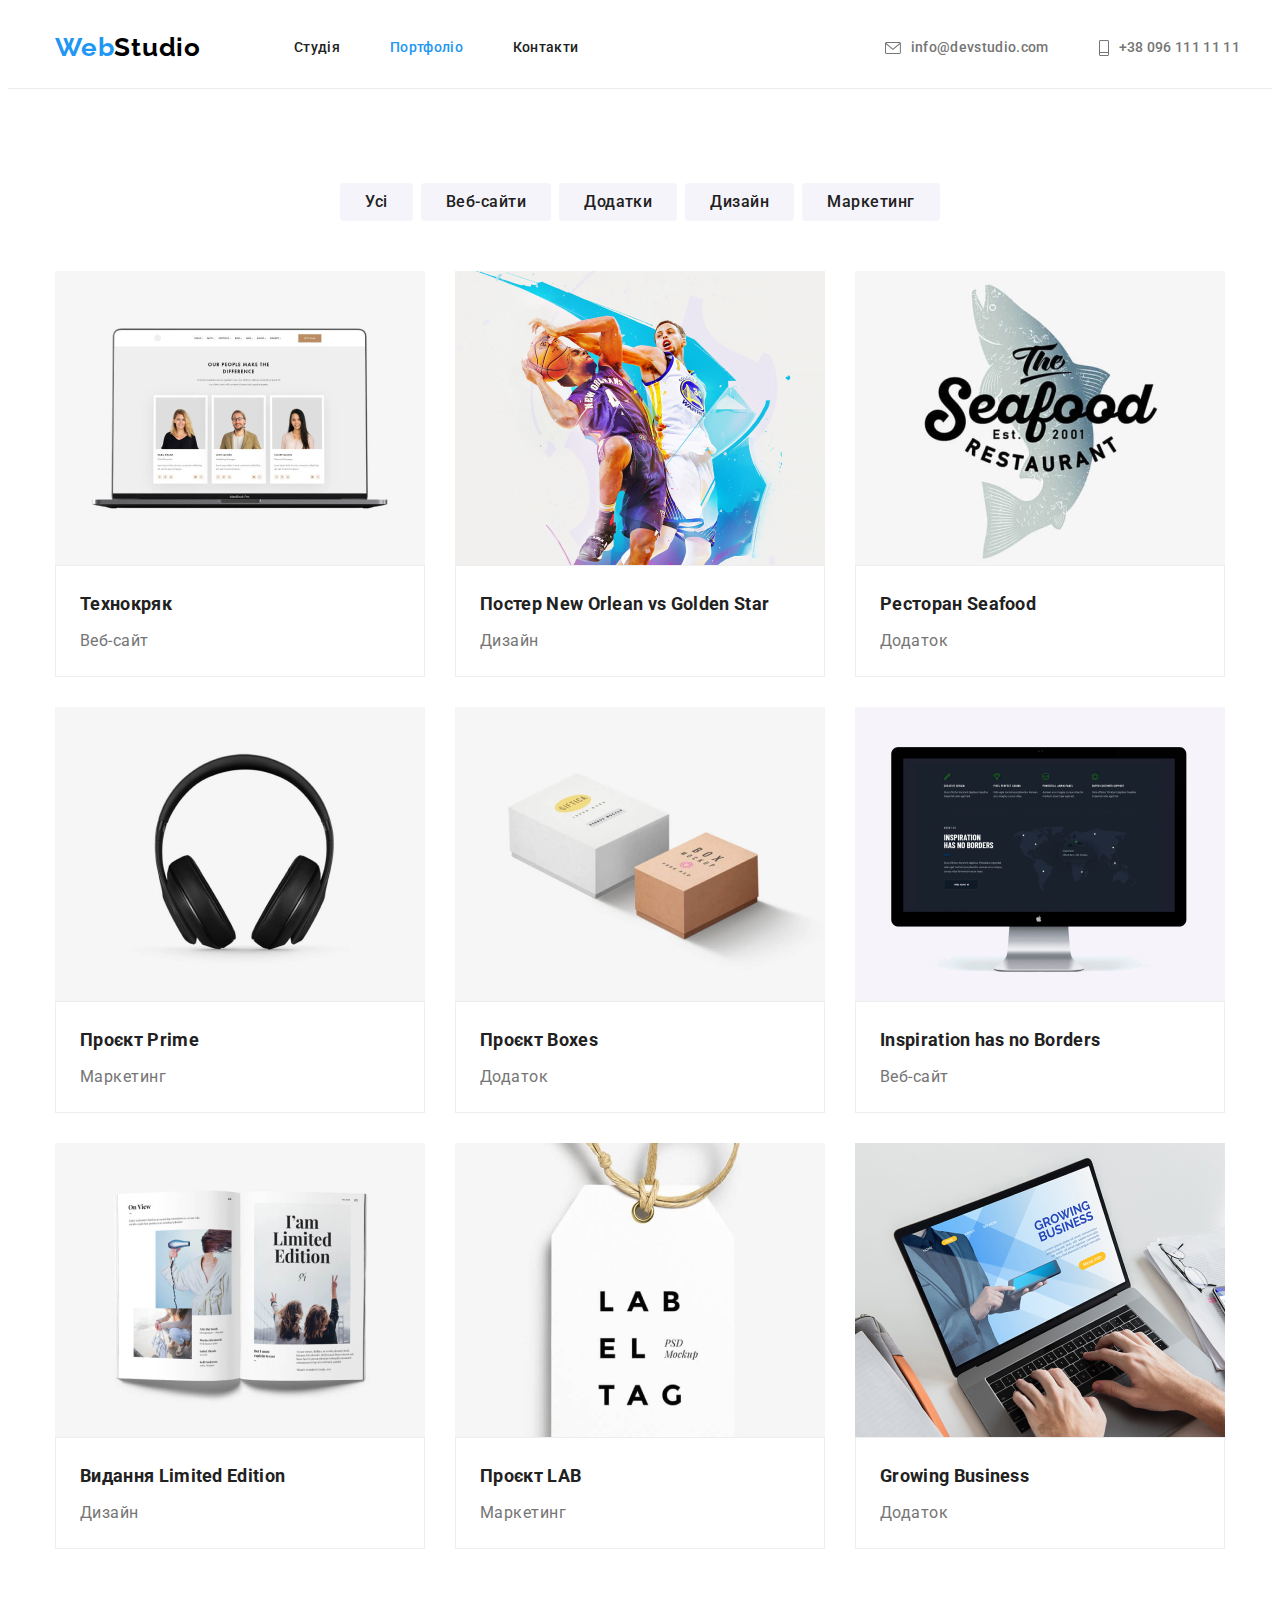
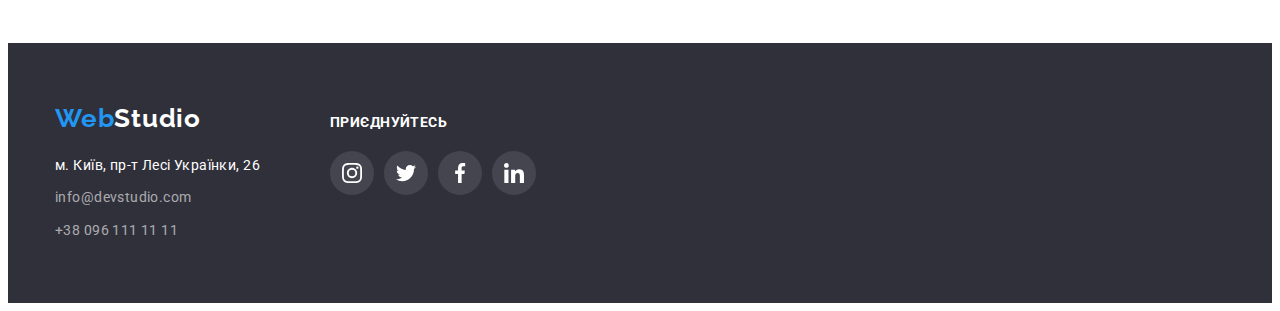
==== portfolio.html @ 5d4b4ac9 "new" ====
<!DOCTYPE html>
<html lang="uk">
  <head>
    <meta charset="UTF-8" />
    <meta http-equiv="X-UA-Compatible" content="IE=edge" />
    <meta name="viewport" content="width=300, initial-scale=1.0" />
    <title>Document</title>
    <link
      href="https://fonts.googleapis.com/css2?family=Raleway:wght@700&family=Roboto:wght@400;500;700;900&display=swap"
      rel="stylesheet"
    />
    <link
      rel="stylesheet"
      href="https://cdnjs.cloudflare.com/ajax/libs/modern-normalize/1.1.0/modern-normalize.min.css"
      integrity="sha512-wpPYUAdjBVSE4KJnH1VR1HeZfpl1ub8YT/NKx4PuQ5NmX2tKuGu6U/JRp5y+Y8XG2tV+wKQpNHVUX03MfMFn9Q=="
      crossorigin="anonymous"
      referrerpolicy="no-referrer"
    />
    <link rel="stylesheet" href="./css/styles.css" />
  </head>
  <body class="font-family">
    <header class="header">
      <nav class="container nav">
        <a href="./index.html" class="logo">Web<span>Studio</span></a>

        <ul class="site-nav list">
          <li class="item">
            <a href="./index.html">Студія</a>
          </li>
          <li class="item">
            <a href="./portfolio.html" class="link current">Портфоліо</a>
          </li>
          <li class="item"><a href="">Контакти</a></li>
        </ul>
        <ul class="auth-nav list">
          <li class="item">
            <a href="mailto:info@devstudio.com" class="link"
              ><svg class="link mail" width="16" height="12">
                <use href="./images/icon.svg#icon-mail"></use>
              </svg>
              info@devstudio.com</a
            >
          </li>
          <li class="item">
            <a class="link" href="tel:+380961111111"
              ><svg class="link mail" width="10" height="16">
                <use href="./images/icon.svg#icon-tel"></use>
              </svg>
              +38 096 111 11 11</a
            >
          </li>
        </ul>
      </nav>
    </header>
    <main>
      <section class="section">
        <div class="container flex">
          <ul class="filtr">
            <li><button class="filtr-button" type="button">Усі</button></li>
            <li>
              <button class="filtr-button" type="button">Веб-сайти</button>
            </li>
            <li><button class="filtr-button" type="button">Додатки</button></li>
            <li><button class="filtr-button" type="button">Дизайн</button></li>
            <li>
              <button class="filtr-button" type="button">Маркетинг</button>
            </li>
          </ul>
          <ul class="examples">
            <li class="inform">
              <img
                class="examples-img"
                src="./images/img10.jpg"
                width="370"
                height="294"
                alt="Технокряк"
              />
              <div class="examples-border">
                <h3 class="head">Технокряк</h3>
                <p class="view">Веб-сайт</p>
              </div>
            </li>
            <li class="inform">
              <img
                class="examples-img"
                src="./images/img11.jpg"
                width="370"
                height="294"
                alt="Постер New Orlean vs Golden Star"
              />
              <div class="examples-border">
                <h3 class="head">Постер New Orlean vs Golden Star</h3>
                <p class="view">Дизайн</p>
              </div>
            </li>
            <li class="inform">
              <img
                class="examples-img"
                src="./images/img12.jpg"
                width="370"
                height="294"
                alt="Ресторан Seafood"
              />
              <div class="examples-border">
                <h3 class="head">Ресторан Seafood</h3>
                <p class="view">Додаток</p>
              </div>
            </li>
            <li class="inform">
              <img
                class="examples-img"
                src="./images/img13.jpg"
                width="370"
                height="294"
                alt="Проєкт Prime"
              />
              <div class="examples-border">
                <h3 class="head">Проєкт Prime</h3>
                <p class="view">Маркетинг</p>
              </div>
            </li>
            <li class="inform">
              <img
                class="examples-img"
                src="./images/img14.jpg"
                width="370"
                height="294"
                alt="Проєкт Boxes"
              />
              <div class="examples-border">
                <h3 class="head">Проєкт Boxes</h3>
                <p class="view">Додаток</p>
              </div>
            </li>
            <li class="inform">
              <img
                class="examples-img"
                src="./images/img15.jpg"
                width="370"
                height="294"
                alt="Inspiration has no Borders"
              />
              <div class="examples-border">
                <h3 class="head">Inspiration has no Borders</h3>
                <p class="view">Веб-сайт</p>
              </div>
            </li>
            <li class="inform">
              <img
                class="examples-img"
                src="./images/img16.jpg"
                width="370"
                height="294"
                alt="Видання Limited Edition"
              />
              <div class="examples-border">
                <h3 class="head">Видання Limited Edition</h3>
                <p class="view">Дизайн</p>
              </div>
            </li>
            <li class="inform">
              <img
                class="examples-img"
                src="./images/img17.jpg"
                width="370"
                height="294"
                alt="Проєкт LAB"
              />
              <div class="examples-border">
                <h3 class="head">Проєкт LAB</h3>
                <p class="view">Маркетинг</p>
              </div>
            </li>
            <li class="inform">
              <img
                class="examples-img"
                src="./images/img18.jpg"
                width="370"
                height="294"
                alt="Growing Business"
              />
              <div class="examples-border">
                <h3 class="head">Growing Business</h3>
                <p class="view">Додаток</p>
              </div>
            </li>
          </ul>
        </div>
      </section>
    </main>
    <footer class="footer">
      <div class="container flex">
        <div class="footer-adress">
          <a href="./index.html" class="logo-footer">Web<span>Studio</span></a>
          <address class="adress">
            <ul class="footer-list">
              <li class="item">
                <a
                  href="https://www.google.com/maps/search/леси+украинки+26/@50.3904957,30.3537571,13.4z"
                  class="map"
                  >м. Київ, пр-т Лесі Українки, 26</a
                >
              </li>
              <li class="item">
                <a href="mailto:info@devstudio.com" class="link"
                  >info@devstudio.com</a
                >
              </li>
              <li>
                <a href="tel:+380961111111" class="link">+38 096 111 11 11</a>
              </li>
            </ul>
          </address>
        </div>
        <div class="network">
          <p class="network-title">Приєднуйтесь</p>
          <ul class="footer-network">
            <li class="footer-network item">
              <a class="footer-network-link" href="">
                <svg class="icon" width="20" height="20">
                  <use href="./images/icon.svg#icon-instagram"></use>
                </svg>
              </a>
            </li>
            <li class="footer-network item">
              <a class="footer-network-link" href=""
                ><svg class="icon" width="20" height="20">
                  <use href="./images/icon.svg#icon-twitter"></use>
                </svg>
              </a>
            </li>
            <li class="footer-network item">
              <a class="footer-network-link" href="">
                <svg class="icon" width="20" height="20">
                  <use href="./images/icon.svg#icon-facebook"></use>
                </svg>
              </a>
            </li>
            <li class="footer-network item">
              <a class="footer-network-link" href="">
                <svg class="icon" width="20" height="20">
                  <use href="./images/icon.svg#icon-linkedin"></use>
                </svg>
              </a>
            </li>
          </ul>
        </div>
      </div>
    </footer>
  </body>
</html>
---- css/styles.css ----
:root {
  --primary-text-color: #212121;
  --title-text-color: #757575;
  --hover-text-color: #2196f3;
  --logo: #000000;
  --secondary-color: #ffffff;
}
/* *{
  outline: 1px solid red;
} */

h1,
h2,
h3,
h4,
h5,
h6,
p,
ul,
a {
  margin: 0;
}

ul {
  padding-inline-start: 0;
}
h2 {
  text-align: center;
}

li {
  list-style-type: none;
}
a {
  text-decoration: none;
}
.list {
  padding: 0;
  margin: 0;
  list-style: none;
}

.font-family {
  font-family: "Roboto", sans-serif;
  color: var(--title-text-color);
  background-color: var(--secondary-color);
  font-weight: 400;
  letter-spacing: 0.02em;
}
button {
  font-family: inherit;
}

.container {
  width: 1200px;
  padding-left: 15px;
  padding-right: 15px;
  margin: 0 auto;
}
.section {
  padding-top: 94px;
  padding-bottom: 94px;
}

img {
  display: block;
}
/* Навигация */

.header {
  border-bottom: 1px solid #ececec;
}
.nav {
  display: flex;
  text-align: center;
  align-items: center;
}

.logo {
  display: inline-block;
  color: var(--hover-text-color);

  font-family: "raleway";
  font-weight: 700;
  font-size: 26px;
  line-height: 1.19;
  letter-spacing: 0.03em;
  padding-top: 24px;
  padding-bottom: 25px;
  margin-right: 93px;
}

.logo {
  color: var(--hover-text-color);
  margin-left: 15px;
}

.logo span {
  color: var(--logo);
  padding-top: 24px;
  padding-bottom: 25px;
}

.logo .span {
  font-family: "Raleway";
  font-weight: 700;
  font-size: 26px;
  line-height: 1.19;
  letter-spacing: 0.03em;
}

.site-nav {
  display: flex;
}

.link.current {
  color: var(--hover-text-color);
}

.site-nav a {
  color: var(--primary-text-color);
  display: block;
  text-decoration: none;

  font-weight: 500;
  font-size: 14px;
  line-height: 1.14;
  padding-top: 32px;
  padding-bottom: 32px;
}

.site-nav .item {
  margin-right: 50px;
}

.site-nav .item:last-child {
  margin-right: 0;
}

.site-nav a:hover,
.site-nav a:focus {
  color: var(--hover-text-color);
  font-weight: 500;
  font-size: 14px;
  line-height: 1.14;
}

/* авторизация */
.auth-nav .link {
  display: flex;
  align-items: center;
  gap: 10px;
}

.mail {
  fill: currentColor;
}

.auth-nav {
  margin-left: auto;
  display: flex;
  align-content: center;
  gap: 50px;
}

.auth-nav a {
  color: var(--title-text-color);
  font-weight: 500;
  font-size: 14px;
  line-height: 1.14;
}

.auth-nav a:hover,
.auth-nav a:focus {
  color: var(--hover-text-color);
  font-weight: 500;
  font-size: 14px;
  line-height: 1.14;
}

/* первая секция */

.page {
  text-align: center;
  background: #2f303a;
  padding-top: 200px;
  padding-bottom: 200px;
  max-width: 1600px;
  margin-left: auto;
  margin-right: auto;
  background-image: linear-gradient(
      rgba(47, 48, 58, 0.4),
      rgba(47, 48, 58, 0.4)
    ),
    url("../images/fon.jpg");
}
.page-title {
  color: var(--secondary-color);
  width: 696px;
  font-weight: 900;
  font-size: 44px;
  line-height: 1.36;
  margin: auto;
  letter-spacing: 0.06em;
  text-transform: uppercase;
}

.page-button {
  display: inline-block;
  color: var(--secondary-color);
  font-weight: 700;
  background-color: var(--hover-text-color);
  padding: 10px 32px;
  margin-top: 30px;
  height: 50px;
  border-radius: 4px;
  border: none;
  cursor: pointer;
}

.page-button:hover,
.page-button:focus {
  color: var(--secondary-color);
  background-color: #188ce8;
}

/* Особенности */

.features ul {
  display: flex;
  align-items: center;
  justify-content: center;
}
.features .item::before {
  display: block;
  content: "";
  height: 120px;
  background-size: 70px;
  background-repeat: no-repeat;
  background-position: center;
  background-color: #f5f4fa;
  margin-bottom: 30px;
}

.antenna::before {
  background-image: url(../images/antenna.svg);
}

.clock::before {
  background-image: url(../images/clock.svg);
}

.diagram::before {
  background-image: url(../images/diagram.svg);
}

.astronaut::before {
  background-image: url(../images/astronaut.svg);
}

.features .main-title {
  position: absolute;
  white-space: nowrap;
  width: 1px;
  height: 1px;
  overflow: hidden;
  border: 0;
  padding: 0;
  clip: rect(0 0 0 0);
  clip-path: inset(50%);
  margin: -1px;
}

.features .title {
  color: var(--primary-text-color);
  font-weight: 700;
  font-size: 14px;
  line-height: 1.14;
  letter-spacing: 0.03em;
  width: 270px;
  height: 16px;
  margin-left: 0;
}
.features .item {
  margin-right: 30px;
}
.features .item:last-child {
  margin-right: 0px;
}
.features p {
  color: var(--title-text-color);
  font-size: 14px;
  line-height: 1.71;
  letter-spacing: 0.03em;
  margin-top: 10px;
  width: 270px;
  height: 72px;
}

/* Чим мы займаемось */

.work {
  padding-top: 0;
}

.work-img {
  display: flex;
  align-items: center;
  justify-content: center;
}

.work-titel {
  font-weight: 700;
  font-size: 36px;
  line-height: 1.16;
  letter-spacing: 0.03em;

  color: var(--primary-text-color);
  text-align: center;
}
.work-img {
  margin-top: 50px;
}

.work li {
  margin-right: 30px;
  display: block;
}
.work li:last-child {
  margin-right: 0px;
}

/* Наша команда */

.social-network {
  display: flex;
  justify-content: center;
  gap: 10px;
}

.social-network.item {
  width: 44px;
  height: 44px;
  border-radius: 50%;
}

.social-network-link {
  width: 100%;
  height: 100%;
  display: flex;
  align-items: center;
  justify-content: center;
}

.social-network-link:focus .link {
  fill: var(--secondary-color);
}

.social-network-link:focus {
  background-color: var(--hover-text-color);
  border-radius: 50%;
}

.social-network.item:hover,
.social-network.item:focus {
  background-color: var(--hover-text-color);
}

.social-network .link {
  fill: #afb1b8;
}

.social-network.item:hover .link,
.social-network.item:focus .link {
  fill: var(--secondary-color);
}
.icon {
  fill: ;
}

.social-network .link {
  fill: #afb1b8;
}

.command {
  background: #f5f4fa;
}

.command-list {
  display: flex;
  text-align: center;
  align-items: center;
  justify-content: center;
  background: #f5f4fa;
  margin-left: auto;
  margin-right: auto;
  margin-top: 50px;
}
.command-item {
  width: 270px;
  margin-left: 30px;
  background-color: var(--secondary-color);
}
.command li:first-child {
  margin-left: 0px;
}

.section-title {
  font-weight: 700;
  font-size: 36px;
  line-height: 1.16;
  letter-spacing: 0.03em;
  color: var(--primary-text-color);
}

.command-border {
  border-radius: 0px 0px 4px 4px;
  box-shadow: 0px 1px 3px rgba(0, 0, 0, 0.12), 0px 1px 1px rgba(0, 0, 0, 0.14),
    0px 2px 1px rgba(0, 0, 0, 0.2);
  padding-top: 30px;
  padding-bottom: 30px;
}

.name {
  font-weight: 500;
  font-size: 16px;
  line-height: 1.18;
  letter-spacing: 0.03em;
  color: var(--primary-text-color);
}

.job {
  font-size: 16px;
  line-height: 1.18;
  letter-spacing: 0.03em;
  margin-top: 10px;
  margin-bottom: 16px;
  color: var(--title-text-color);
}

/* -------Постоянные клиенты-------- */

.client-title {
  font-size: 36px;
  line-height: 1.16;
  letter-spacing: 0.03em;
  color: var(--primary-text-color);
}

.client-list {
  display: flex;
  justify-content: center;
  gap: 30px;
  margin-top: 50px;
}

.client-link {
  width: 170px;
  height: 92px;
  display: flex;
  align-items: center;
  justify-content: center;
  border: 1px solid #afb1b8;
  border-radius: 4px;
}

.client-link:hover {
  border: 1px solid var(--hover-text-color);
}

.client-item .link {
  fill: #afb1b8;
}

.client-link:focus .link {
  fill: var(--hover-text-color);
}

.client-item:hover .link,
.client-item:focus .link {
  fill: var(--hover-text-color);
}

/* Footer */

.footer a {
  margin-left: 15px;
}
.footer-adress {
  margin-right: 70px;
}
.footer {
  background-color: #2f303a;
  padding-top: 60px;
  padding-bottom: 60px;
}

.footer .logo-footer {
  display: inline-block;
  font-family: "Raleway";
  font-weight: 700;
  font-size: 26px;
  line-height: 1.19;
  letter-spacing: 0.03em;
  margin-bottom: 20px;
}

.logo-footer {
  color: var(--hover-text-color);
}

.logo-footer span {
  color: var(--secondary-color);
}

.map {
  font-size: 14px;
  line-height: 1.7;
  letter-spacing: 0.03em;

  color: var(--secondary-color);
}

.footer .link {
  display: inline-block;
  font-size: 14px;
  line-height: 1.7;
  letter-spacing: 0.03em;
  margin-top: 9px;
  color: rgba(255, 255, 255, 0.6);
}

.footer .link:hover,
.footer .link:focus {
  color: var(--hover-text-color);
}

.adress {
  font-style: normal;
}

.footer .flex {
  display: flex;
  align-items: baseline;
}

.footer-network {
  display: flex;
  gap: 10px;
  margin-top: 20px;
}

.footer-network a {
  margin: 0;
}

.footer-network .item {
  width: 44px;
  height: 44px;
  background-color: rgba(255, 255, 255, 0.1);
  border-radius: 50%;
  margin: 0;
}
.footer-network-link {
  fill: var(--secondary-color);
}
.footer-network-link:focus .link {
  fill: var(--secondary-color);
}

.footer-network-link:focus {
  background-color: var(--hover-text-color);
  border-radius: 50%;
}

.footer-network .item:hover,
.footer-network .item:focus {
  background-color: var(--hover-text-color);
}

.network-title {
  font-weight: 700;
  font-size: 14px;
  line-height: 1.14;
  letter-spacing: 0.03em;
  text-transform: uppercase;

  color: var(--secondary-color);
}
.footer-network {
  display: flex;
  justify-content: center;
  gap: 10px;
}

.footer-network-link {
  width: 100%;
  height: 100%;
  display: flex;
  align-items: center;
  justify-content: center;
}

/* Портфолио */

/* фильтр */

.filtr {
  display: flex;
  align-items: center;
  justify-content: center;
}

.filtr .filtr-button {
  display: inline-block;
  border: none;
  color: var(--primary-text-color);
  text-align: center;
  font-size: 16px;
  line-height: 1.62;
  font-weight: 500;
  cursor: pointer;
  background: #f5f4fa;
  border-radius: 4px;
  padding: 6px 25px;
  letter-spacing: 0.03em;
}

.filtr li {
  margin-right: 8px;
}
.filtr li:last-child {
  margin-right: 0px;
}

.filtr .filtr-button:hover,
.filtr .filtr-button:focus {
  color: var(--secondary-color);
  background: var(--hover-text-color);
}

.filtr {
  display: flex;
  align-items: center;
  justify-content: center;
}

.filtr .filtr-button {
  display: inline-block;
  border: none;
  color: var(--primary-text-color);
  text-align: center;
  font-size: 16px;
  line-height: 1.62;
  font-weight: 500;
  cursor: pointer;
  background: #f5f4fa;
  border-radius: 4px;
  padding: 6px 25px;
  letter-spacing: 0.03em;
}

.filtr li {
  margin-right: 8px;
}
.filtr li:last-child {
  margin-right: 0px;
}

.filtr .filtr-button:hover,
.filtr .filtr-button:focus {
  color: var(--secondary-color);
  background: var(--hover-text-color);
}
/* основная страница */
.examples-border .head {
  font-weight: 700;
  font-size: 18px;
  line-height: 2;
  color: var(--primary-text-color);
  margin-bottom: 4px;
}

.view {
  font-size: 16px;
  line-height: 1.87;
  letter-spacing: 0.03em;
  color: var(--title-text-color);
}

.examples {
  display: flex;
  flex-wrap: wrap;
  justify-content: center;
  margin-top: 50px;
}

.examples-border {
  padding: 20px 24px;
  border: 1px solid #eeeeee;
}

.inform:hover,
.inform:focus {
  box-shadow: 0px 1px 1px rgba(0, 0, 0, 0.12), 0px 4px 4px rgba(0, 0, 0, 0.06),
    1px 4px 6px rgba(0, 0, 0, 0.16);
}

.inform {
  margin-right: 30px;
  margin-bottom: 30px;
}

.inform:nth-child(3n) {
  margin-right: 0;
}
.inform:nth-last-child(-n + 3) {
  margin-bottom: 0;
}
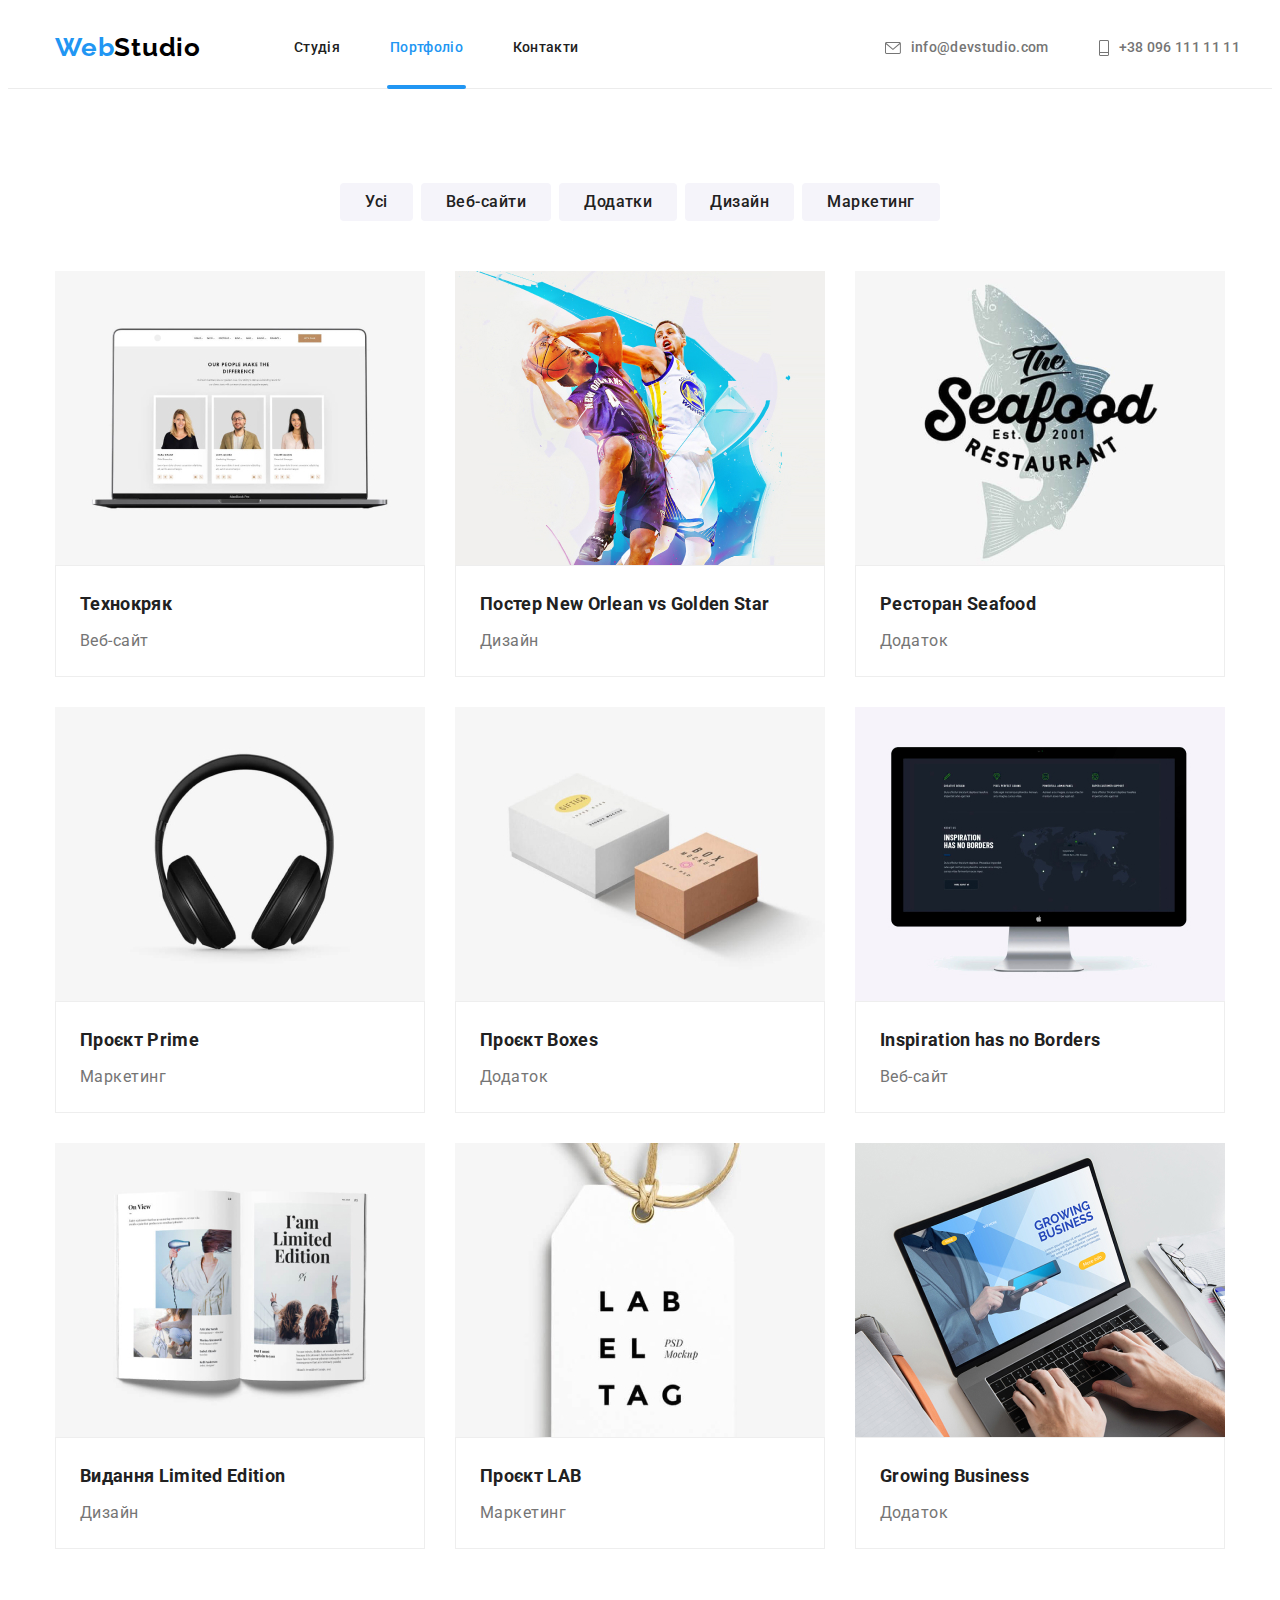
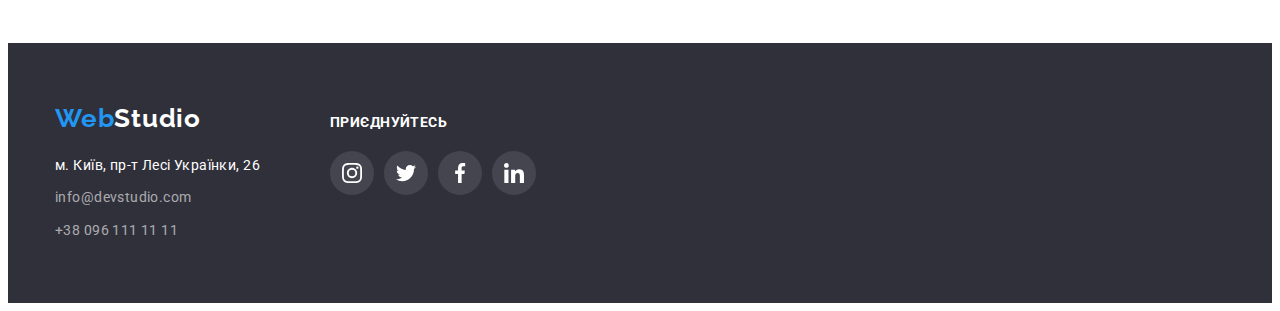
==== commit 769b1b2d: "new" ====
--- a/portfolio.html
+++ b/portfolio.html
@@ -68,117 +68,151 @@
           </ul>
           <ul class="examples">
             <li class="inform">
-              <img
-                class="examples-img"
-                src="./images/img10.jpg"
-                width="370"
-                height="294"
-                alt="Технокряк"
-              />
+              <div class="inform-images">
+                <img
+                  class="examples-img"
+                  src="./images/img10.jpg"
+                  width="370"
+                  height="294"
+                  alt="Технокряк"
+                />
+                <p class="hover">Ресурс пропонує комплексні пропозиції з різним рівнем функціоналу та сервісів. Все це дозволить відвідувачу отримати вичерпні відомості про компанію чи приватну особу. </p>
+              </div>
               <div class="examples-border">
                 <h3 class="head">Технокряк</h3>
                 <p class="view">Веб-сайт</p>
               </div>
             </li>
             <li class="inform">
-              <img
-                class="examples-img"
-                src="./images/img11.jpg"
-                width="370"
-                height="294"
-                alt="Постер New Orlean vs Golden Star"
-              />
+              <div class="inform-images">
+                <img
+                  class="examples-img"
+                  src="./images/img11.jpg"
+                  width="370"
+                  height="294"
+                  alt="Постер New Orlean vs Golden Star"
+                />
+                <p class="hover">Ресурс пропонує комплексні пропозиції з різним рівнем функціоналу та сервісів. Все це дозволить відвідувачу отримати вичерпні відомості про компанію чи приватну особу. </p>
+              </div>
               <div class="examples-border">
                 <h3 class="head">Постер New Orlean vs Golden Star</h3>
                 <p class="view">Дизайн</p>
               </div>
             </li>
             <li class="inform">
-              <img
-                class="examples-img"
-                src="./images/img12.jpg"
-                width="370"
-                height="294"
-                alt="Ресторан Seafood"
-              />
+              <div class="inform-images">
+                <img
+                  class="examples-img"
+                  src="./images/img12.jpg"
+                  width="370"
+                  height="294"
+                  alt="Ресторан Seafood"
+                />
+                <p class="hover">Ресурс пропонує комплексні пропозиції з різним рівнем функціоналу та сервісів. Все це дозволить відвідувачу отримати вичерпні відомості про компанію чи приватну особу. </p>
+              </div>
+
               <div class="examples-border">
                 <h3 class="head">Ресторан Seafood</h3>
                 <p class="view">Додаток</p>
               </div>
             </li>
             <li class="inform">
-              <img
-                class="examples-img"
-                src="./images/img13.jpg"
-                width="370"
-                height="294"
-                alt="Проєкт Prime"
-              />
+              <div class="inform-images">
+                <img
+                  class="examples-img"
+                  src="./images/img13.jpg"
+                  width="370"
+                  height="294"
+                  alt="Проєкт Prime"
+                />
+                <p class="hover">Ресурс пропонує комплексні пропозиції з різним рівнем функціоналу та сервісів. Все це дозволить відвідувачу отримати вичерпні відомості про компанію чи приватну особу. </p>
+              </div>
+
               <div class="examples-border">
                 <h3 class="head">Проєкт Prime</h3>
                 <p class="view">Маркетинг</p>
               </div>
             </li>
             <li class="inform">
-              <img
-                class="examples-img"
-                src="./images/img14.jpg"
-                width="370"
-                height="294"
-                alt="Проєкт Boxes"
-              />
+              <div class="inform-images">
+                <img
+                  class="examples-img"
+                  src="./images/img14.jpg"
+                  width="370"
+                  height="294"
+                  alt="Проєкт Boxes"
+                />
+                <p class="hover">Ресурс пропонує комплексні пропозиції з різним рівнем функціоналу та сервісів. Все це дозволить відвідувачу отримати вичерпні відомості про компанію чи приватну особу. </p>
+              </div>
+
               <div class="examples-border">
                 <h3 class="head">Проєкт Boxes</h3>
                 <p class="view">Додаток</p>
               </div>
             </li>
             <li class="inform">
-              <img
-                class="examples-img"
-                src="./images/img15.jpg"
-                width="370"
-                height="294"
-                alt="Inspiration has no Borders"
-              />
+              <div class="inform-images">
+                <img
+                  class="examples-img"
+                  src="./images/img15.jpg"
+                  width="370"
+                  height="294"
+                  alt="Inspiration has no Borders"
+                />
+                <p class="hover">Ресурс пропонує комплексні пропозиції з різним рівнем функціоналу та сервісів. Все це дозволить відвідувачу отримати вичерпні відомості про компанію чи приватну особу. </p>
+              </div>
+
               <div class="examples-border">
                 <h3 class="head">Inspiration has no Borders</h3>
                 <p class="view">Веб-сайт</p>
               </div>
             </li>
             <li class="inform">
-              <img
-                class="examples-img"
-                src="./images/img16.jpg"
-                width="370"
-                height="294"
-                alt="Видання Limited Edition"
-              />
+              <div class="inform-images">
+                <img
+                  class="examples-img"
+                  src="./images/img16.jpg"
+                  width="370"
+                  height="294"
+                  alt="Видання Limited Edition"
+                />
+                <p class="hover">Ресурс пропонує комплексні пропозиції з різним рівнем функціоналу та сервісів. Все це дозволить відвідувачу отримати вичерпні відомості про компанію чи приватну особу. </p>
+              </div>
+
               <div class="examples-border">
                 <h3 class="head">Видання Limited Edition</h3>
                 <p class="view">Дизайн</p>
               </div>
             </li>
             <li class="inform">
-              <img
-                class="examples-img"
-                src="./images/img17.jpg"
-                width="370"
-                height="294"
-                alt="Проєкт LAB"
-              />
+              <div class="inform-images">
+                <img
+                  class="examples-img"
+                  src="./images/img17.jpg"
+                  width="370"
+                  height="294"
+                  alt="Проєкт LAB"
+                />
+                <p class="hover">Ресурс пропонує комплексні пропозиції з різним рівнем функціоналу та сервісів. Все це дозволить відвідувачу отримати вичерпні відомості про компанію чи приватну особу. </p>
+              </div>
+
               <div class="examples-border">
                 <h3 class="head">Проєкт LAB</h3>
                 <p class="view">Маркетинг</p>
               </div>
             </li>
             <li class="inform">
-              <img
-                class="examples-img"
-                src="./images/img18.jpg"
-                width="370"
-                height="294"
-                alt="Growing Business"
-              />
+              <div class="inform-images">
+                <img
+                  class="examples-img"
+                  src="./images/img18.jpg"
+                  width="370"
+                  height="294"
+                  alt="Growing Business"
+                />
+                <p class="hover">Ресурс пропонує комплексні пропозиції з різним рівнем функціоналу та сервісів. Все це дозволить відвідувачу отримати вичерпні відомості про компанію чи приватну особу. </p>
+              </div>
+
               <div class="examples-border">
                 <h3 class="head">Growing Business</h3>
                 <p class="view">Додаток</p>
--- a/css/styles.css
+++ b/css/styles.css
@@ -115,6 +115,21 @@
 
 .link.current {
   color: var(--hover-text-color);
+  
+}
+
+.site-nav .item {
+  position: relative;
+}
+
+.link.current::after {
+  width: 108%;
+  position: absolute;
+  content: '';
+  border-bottom: 4px solid #2196F3;
+  border-radius: 2px;
+  bottom: -1px;
+  left: -4%;
 }
 
 .site-nav a {
@@ -330,6 +345,29 @@
   margin-right: 0px;
 }
 
+.work-item {
+  position: relative;
+}
+
+.work-text {
+  position: absolute;
+  width: 370px;
+  height: 70px;
+  bottom: 0;
+  background-color: rgba(47, 48, 58, 0.8);
+  font-size: 14px;
+  line-height: 1.14;
+  letter-spacing: 0.03em;
+  text-transform: uppercase;
+  display: flex;
+  align-items: center;
+  justify-content: center;
+
+  color: #FFFFFF;
+  
+
+}
+
 /* Наша команда */
 
 .social-network {
@@ -717,3 +755,79 @@
 .inform:nth-last-child(-n + 3) {
   margin-bottom: 0;
 }
+
+.inform-images {
+  position: relative;
+  overflow: hidden;
+}
+
+.hover {
+  position: absolute;
+  padding: 63px 24px;
+  width: 100%;
+  height: 100%;
+  background-color: rgba(33, 150, 243, 0.9);
+  top: 0;
+  left: 0;
+  transform: translateY(100%);
+  transition-duration: 250ms;
+  transition-timing-function: cubic-bezier(0.4, 0, 0.2, 1)  250ms ;
+  overflow: auto;
+  font-size: 18px;
+  line-height: 1.55;
+  letter-spacing: 0.03em;
+
+  color: #ffffff;
+}
+
+.inform:hover .hover {
+  transform: translateY(0);
+  transition: transition-duration ,250ms, transition-timing-function;
+}
+
+/* ------modal------ */
+.backdrop {
+  position: fixed;
+  top: 0;
+  width: 100%;
+  height: 100%;
+  background-color: rgba(0, 0, 0, 0.2);
+  transition: opacity 250ms cubic-bezier(0.4, 0, 0.2, 1),
+  visibility 250ms cubic-bezier(0.4, 0, 0.2, 1);
+}
+
+.modal {
+  position: absolute;
+  top: 50%;
+  left: 50%;
+  transform: translate(-50%, -50%);
+  width: 528px;
+  height: 581px;
+  background-color: #ffffff;
+  box-shadow: 0px 1px 3px rgba(0, 0, 0, 0.12), 0px 1px 1px rgba(0, 0, 0, 0.14),
+    0px 2px 1px rgba(0, 0, 0, 0.2);
+  border-radius: 4px;
+
+}
+
+.btn-modal {
+  position: absolute;
+  color: #000000;
+  top: 8px;
+  right: 8px;
+  border: 1px solid rgba(0, 0, 0, 0.1);
+  border-radius: 50%;
+  background-color: transparent;
+  align-items: center;
+  display: flex;
+  width: 30px;
+  height: 30px;
+  justify-content: center;
+  cursor: pointer;
+}
+
+.is-hidden {
+  opacity: 0;
+  visibility: hidden;
+  pointer-events: none;
+}
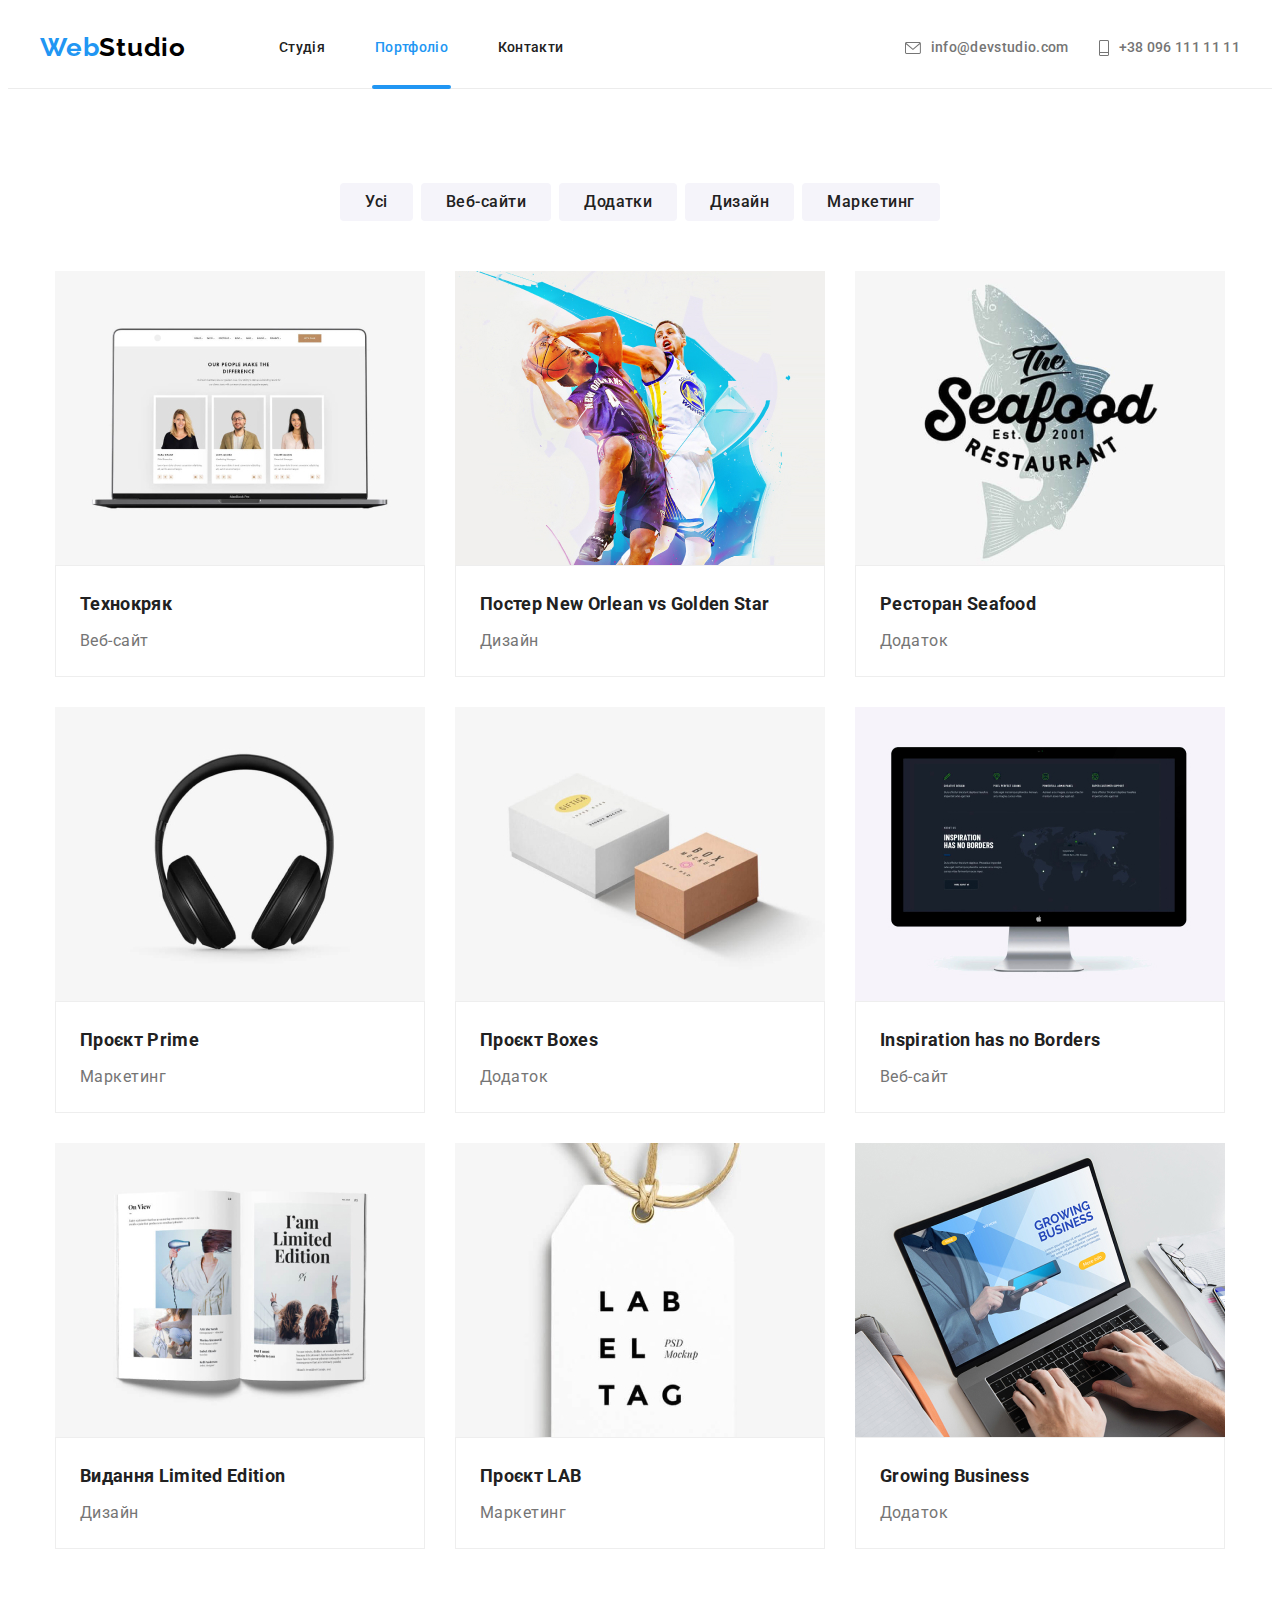
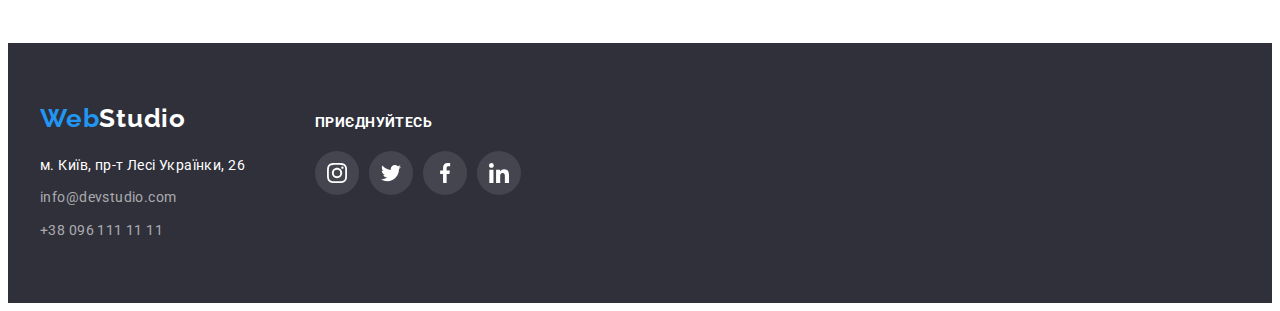
==== commit 57ceeca1: "new" ====
--- a/portfolio.html
+++ b/portfolio.html
@@ -76,7 +76,7 @@
                   height="294"
                   alt="Технокряк"
                 />
-                <p class="hover">Ресурс пропонує комплексні пропозиції з різним рівнем функціоналу та сервісів. Все це дозволить відвідувачу отримати вичерпні відомості про компанію чи приватну особу. </p>
+                <p class="overlay">Ресурс пропонує комплексні пропозиції з різним рівнем функціоналу та сервісів. Все це дозволить відвідувачу отримати вичерпні відомості про компанію чи приватну особу. </p>
               </div>
               <div class="examples-border">
                 <h3 class="head">Технокряк</h3>
@@ -92,7 +92,7 @@
                   height="294"
                   alt="Постер New Orlean vs Golden Star"
                 />
-                <p class="hover">Ресурс пропонує комплексні пропозиції з різним рівнем функціоналу та сервісів. Все це дозволить відвідувачу отримати вичерпні відомості про компанію чи приватну особу. </p>
+                <p class="overlay">Ресурс пропонує комплексні пропозиції з різним рівнем функціоналу та сервісів. Все це дозволить відвідувачу отримати вичерпні відомості про компанію чи приватну особу. </p>
               </div>
               <div class="examples-border">
                 <h3 class="head">Постер New Orlean vs Golden Star</h3>
@@ -108,7 +108,7 @@
                   height="294"
                   alt="Ресторан Seafood"
                 />
-                <p class="hover">Ресурс пропонує комплексні пропозиції з різним рівнем функціоналу та сервісів. Все це дозволить відвідувачу отримати вичерпні відомості про компанію чи приватну особу. </p>
+                <p class="overlay">Ресурс пропонує комплексні пропозиції з різним рівнем функціоналу та сервісів. Все це дозволить відвідувачу отримати вичерпні відомості про компанію чи приватну особу. </p>
               </div>
 
               <div class="examples-border">
@@ -125,7 +125,7 @@
                   height="294"
                   alt="Проєкт Prime"
                 />
-                <p class="hover">Ресурс пропонує комплексні пропозиції з різним рівнем функціоналу та сервісів. Все це дозволить відвідувачу отримати вичерпні відомості про компанію чи приватну особу. </p>
+                <p class="overlay">Ресурс пропонує комплексні пропозиції з різним рівнем функціоналу та сервісів. Все це дозволить відвідувачу отримати вичерпні відомості про компанію чи приватну особу. </p>
               </div>
 
               <div class="examples-border">
@@ -142,7 +142,7 @@
                   height="294"
                   alt="Проєкт Boxes"
                 />
-                <p class="hover">Ресурс пропонує комплексні пропозиції з різним рівнем функціоналу та сервісів. Все це дозволить відвідувачу отримати вичерпні відомості про компанію чи приватну особу. </p>
+                <p class="overlay">Ресурс пропонує комплексні пропозиції з різним рівнем функціоналу та сервісів. Все це дозволить відвідувачу отримати вичерпні відомості про компанію чи приватну особу. </p>
               </div>
 
               <div class="examples-border">
@@ -159,7 +159,7 @@
                   height="294"
                   alt="Inspiration has no Borders"
                 />
-                <p class="hover">Ресурс пропонує комплексні пропозиції з різним рівнем функціоналу та сервісів. Все це дозволить відвідувачу отримати вичерпні відомості про компанію чи приватну особу. </p>
+                <p class="overlay">Ресурс пропонує комплексні пропозиції з різним рівнем функціоналу та сервісів. Все це дозволить відвідувачу отримати вичерпні відомості про компанію чи приватну особу. </p>
               </div>
 
               <div class="examples-border">
@@ -176,7 +176,7 @@
                   height="294"
                   alt="Видання Limited Edition"
                 />
-                <p class="hover">Ресурс пропонує комплексні пропозиції з різним рівнем функціоналу та сервісів. Все це дозволить відвідувачу отримати вичерпні відомості про компанію чи приватну особу. </p>
+                <p class="overlay">Ресурс пропонує комплексні пропозиції з різним рівнем функціоналу та сервісів. Все це дозволить відвідувачу отримати вичерпні відомості про компанію чи приватну особу. </p>
               </div>
 
               <div class="examples-border">
@@ -193,7 +193,7 @@
                   height="294"
                   alt="Проєкт LAB"
                 />
-                <p class="hover">Ресурс пропонує комплексні пропозиції з різним рівнем функціоналу та сервісів. Все це дозволить відвідувачу отримати вичерпні відомості про компанію чи приватну особу. </p>
+                <p class="overlay">Ресурс пропонує комплексні пропозиції з різним рівнем функціоналу та сервісів. Все це дозволить відвідувачу отримати вичерпні відомості про компанію чи приватну особу. </p>
               </div>
 
               <div class="examples-border">
@@ -210,7 +210,7 @@
                   height="294"
                   alt="Growing Business"
                 />
-                <p class="hover">Ресурс пропонує комплексні пропозиції з різним рівнем функціоналу та сервісів. Все це дозволить відвідувачу отримати вичерпні відомості про компанію чи приватну особу. </p>
+                <p class="overlay">Ресурс пропонує комплексні пропозиції з різним рівнем функціоналу та сервісів. Все це дозволить відвідувачу отримати вичерпні відомості про компанію чи приватну особу. </p>
               </div>
 
               <div class="examples-border">
--- a/css/styles.css
+++ b/css/styles.css
@@ -92,7 +92,6 @@
 
 .logo {
   color: var(--hover-text-color);
-  margin-left: 15px;
 }
 
 .logo span {
@@ -142,6 +141,8 @@
   line-height: 1.14;
   padding-top: 32px;
   padding-bottom: 32px;
+  transition: color 250ms cubic-bezier(0.4, 0, 0.2, 1);
+
 }
 
 .site-nav .item {
@@ -155,9 +156,6 @@
 .site-nav a:hover,
 .site-nav a:focus {
   color: var(--hover-text-color);
-  font-weight: 500;
-  font-size: 14px;
-  line-height: 1.14;
 }
 
 /* авторизация */
@@ -175,7 +173,7 @@
   margin-left: auto;
   display: flex;
   align-content: center;
-  gap: 50px;
+  gap: 30px;
 }
 
 .auth-nav a {
@@ -183,14 +181,13 @@
   font-weight: 500;
   font-size: 14px;
   line-height: 1.14;
+  transition: color 250ms cubic-bezier(0.4, 0, 0.2, 1);
+
 }
 
 .auth-nav a:hover,
 .auth-nav a:focus {
   color: var(--hover-text-color);
-  font-weight: 500;
-  font-size: 14px;
-  line-height: 1.14;
 }
 
 /* первая секция */
@@ -231,6 +228,8 @@
   border-radius: 4px;
   border: none;
   cursor: pointer;
+  transition: color 250ms cubic-bezier(0.4, 0, 0.2, 1), background-color 250ms cubic-bezier(0.4, 0, 0.2, 1);
+
 }
 
 .page-button:hover,
@@ -355,6 +354,7 @@
   height: 70px;
   bottom: 0;
   background-color: rgba(47, 48, 58, 0.8);
+  font-weight: 700;
   font-size: 14px;
   line-height: 1.14;
   letter-spacing: 0.03em;
@@ -380,6 +380,7 @@
   width: 44px;
   height: 44px;
   border-radius: 50%;
+
 }
 
 .social-network-link {
@@ -390,6 +391,10 @@
   justify-content: center;
 }
 
+.social-network.item{
+  transition: background-color 250ms cubic-bezier(0.4, 0, 0.2, 1);
+}
+
 .social-network-link:focus .link {
   fill: var(--secondary-color);
 }
@@ -404,21 +409,20 @@
   background-color: var(--hover-text-color);
 }
 
-.social-network .link {
+.social-network.item .link {
   fill: #afb1b8;
-}
+  transition: fill 250ms cubic-bezier(0.4, 0, 0.2, 1);
+
+}
+
+
+
 
 .social-network.item:hover .link,
 .social-network.item:focus .link {
   fill: var(--secondary-color);
 }
-.icon {
-  fill: ;
-}
-
-.social-network .link {
-  fill: #afb1b8;
-}
+
 
 .command {
   background: #f5f4fa;
@@ -500,6 +504,9 @@
   justify-content: center;
   border: 1px solid #afb1b8;
   border-radius: 4px;
+  transition: border 250ms cubic-bezier(0.4, 0, 0.2, 1);
+
+
 }
 
 .client-link:hover {
@@ -508,6 +515,8 @@
 
 .client-item .link {
   fill: #afb1b8;
+  transition: fill 250ms cubic-bezier(0.4, 0, 0.2, 1);
+
 }
 
 .client-link:focus .link {
@@ -517,13 +526,11 @@
 .client-item:hover .link,
 .client-item:focus .link {
   fill: var(--hover-text-color);
+
 }
 
 /* Footer */
 
-.footer a {
-  margin-left: 15px;
-}
 .footer-adress {
   margin-right: 70px;
 }
@@ -566,6 +573,7 @@
   letter-spacing: 0.03em;
   margin-top: 9px;
   color: rgba(255, 255, 255, 0.6);
+  transition: color 250ms cubic-bezier(0.4, 0, 0.2, 1);
 }
 
 .footer .link:hover,
@@ -601,6 +609,8 @@
 }
 .footer-network-link {
   fill: var(--secondary-color);
+  transition: fill 250ms cubic-bezier(0.4, 0, 0.2, 1);
+
 }
 .footer-network-link:focus .link {
   fill: var(--secondary-color);
@@ -614,6 +624,8 @@
 .footer-network .item:hover,
 .footer-network .item:focus {
   background-color: var(--hover-text-color);
+  transition: background-color 250ms cubic-bezier(0.4, 0, 0.2, 1);
+
 }
 
 .network-title {
@@ -662,7 +674,32 @@
   border-radius: 4px;
   padding: 6px 25px;
   letter-spacing: 0.03em;
-}
+  transition: color 250ms cubic-bezier(0.4, 0, 0.2, 1), background-color 250ms cubic-bezier(0.4, 0, 0.2, 1), box-shadow 250ms cubic-bezier(0.4, 0, 0.2, 1);
+
+}
+
+.filtr li {
+  margin-right: 8px;
+  
+}
+.filtr li:last-child {
+  margin-right: 0px;
+}
+
+.filtr .filtr-button:hover,
+.filtr .filtr-button:focus {
+  color: var(--secondary-color);
+  background-color: var(--hover-text-color);
+  box-shadow: 0px 3px 1px rgba(0, 0, 0, 0.1), 0px 1px 2px rgba(0, 0, 0, 0.08), 0px 2px 2px rgba(0, 0, 0, 0.12);
+border-radius: 4px;
+}
+
+.filtr {
+  display: flex;
+  align-items: center;
+  justify-content: center;
+}
+
 
 .filtr li {
   margin-right: 8px;
@@ -676,40 +713,6 @@
   color: var(--secondary-color);
   background: var(--hover-text-color);
 }
-
-.filtr {
-  display: flex;
-  align-items: center;
-  justify-content: center;
-}
-
-.filtr .filtr-button {
-  display: inline-block;
-  border: none;
-  color: var(--primary-text-color);
-  text-align: center;
-  font-size: 16px;
-  line-height: 1.62;
-  font-weight: 500;
-  cursor: pointer;
-  background: #f5f4fa;
-  border-radius: 4px;
-  padding: 6px 25px;
-  letter-spacing: 0.03em;
-}
-
-.filtr li {
-  margin-right: 8px;
-}
-.filtr li:last-child {
-  margin-right: 0px;
-}
-
-.filtr .filtr-button:hover,
-.filtr .filtr-button:focus {
-  color: var(--secondary-color);
-  background: var(--hover-text-color);
-}
 /* основная страница */
 .examples-border .head {
   font-weight: 700;
@@ -761,7 +764,7 @@
   overflow: hidden;
 }
 
-.hover {
+.overlay {
   position: absolute;
   padding: 63px 24px;
   width: 100%;
@@ -770,8 +773,7 @@
   top: 0;
   left: 0;
   transform: translateY(100%);
-  transition-duration: 250ms;
-  transition-timing-function: cubic-bezier(0.4, 0, 0.2, 1)  250ms ;
+  transition: transform 250ms cubic-bezier(0.4, 0, 0.2, 1);
   overflow: auto;
   font-size: 18px;
   line-height: 1.55;
@@ -780,20 +782,21 @@
   color: #ffffff;
 }
 
-.inform:hover .hover {
+.inform:hover .overlay {
   transform: translateY(0);
-  transition: transition-duration ,250ms, transition-timing-function;
 }
 
 /* ------modal------ */
+  
 .backdrop {
   position: fixed;
   top: 0;
   width: 100%;
   height: 100%;
   background-color: rgba(0, 0, 0, 0.2);
-  transition: opacity 250ms cubic-bezier(0.4, 0, 0.2, 1),
-  visibility 250ms cubic-bezier(0.4, 0, 0.2, 1);
+  transition: opacity 500ms cubic-bezier(0.4, 0, 0.2, 1),
+  visibility 500ms cubic-bezier(0.4, 0, 0.2, 1);
+
 }
 
 .modal {
